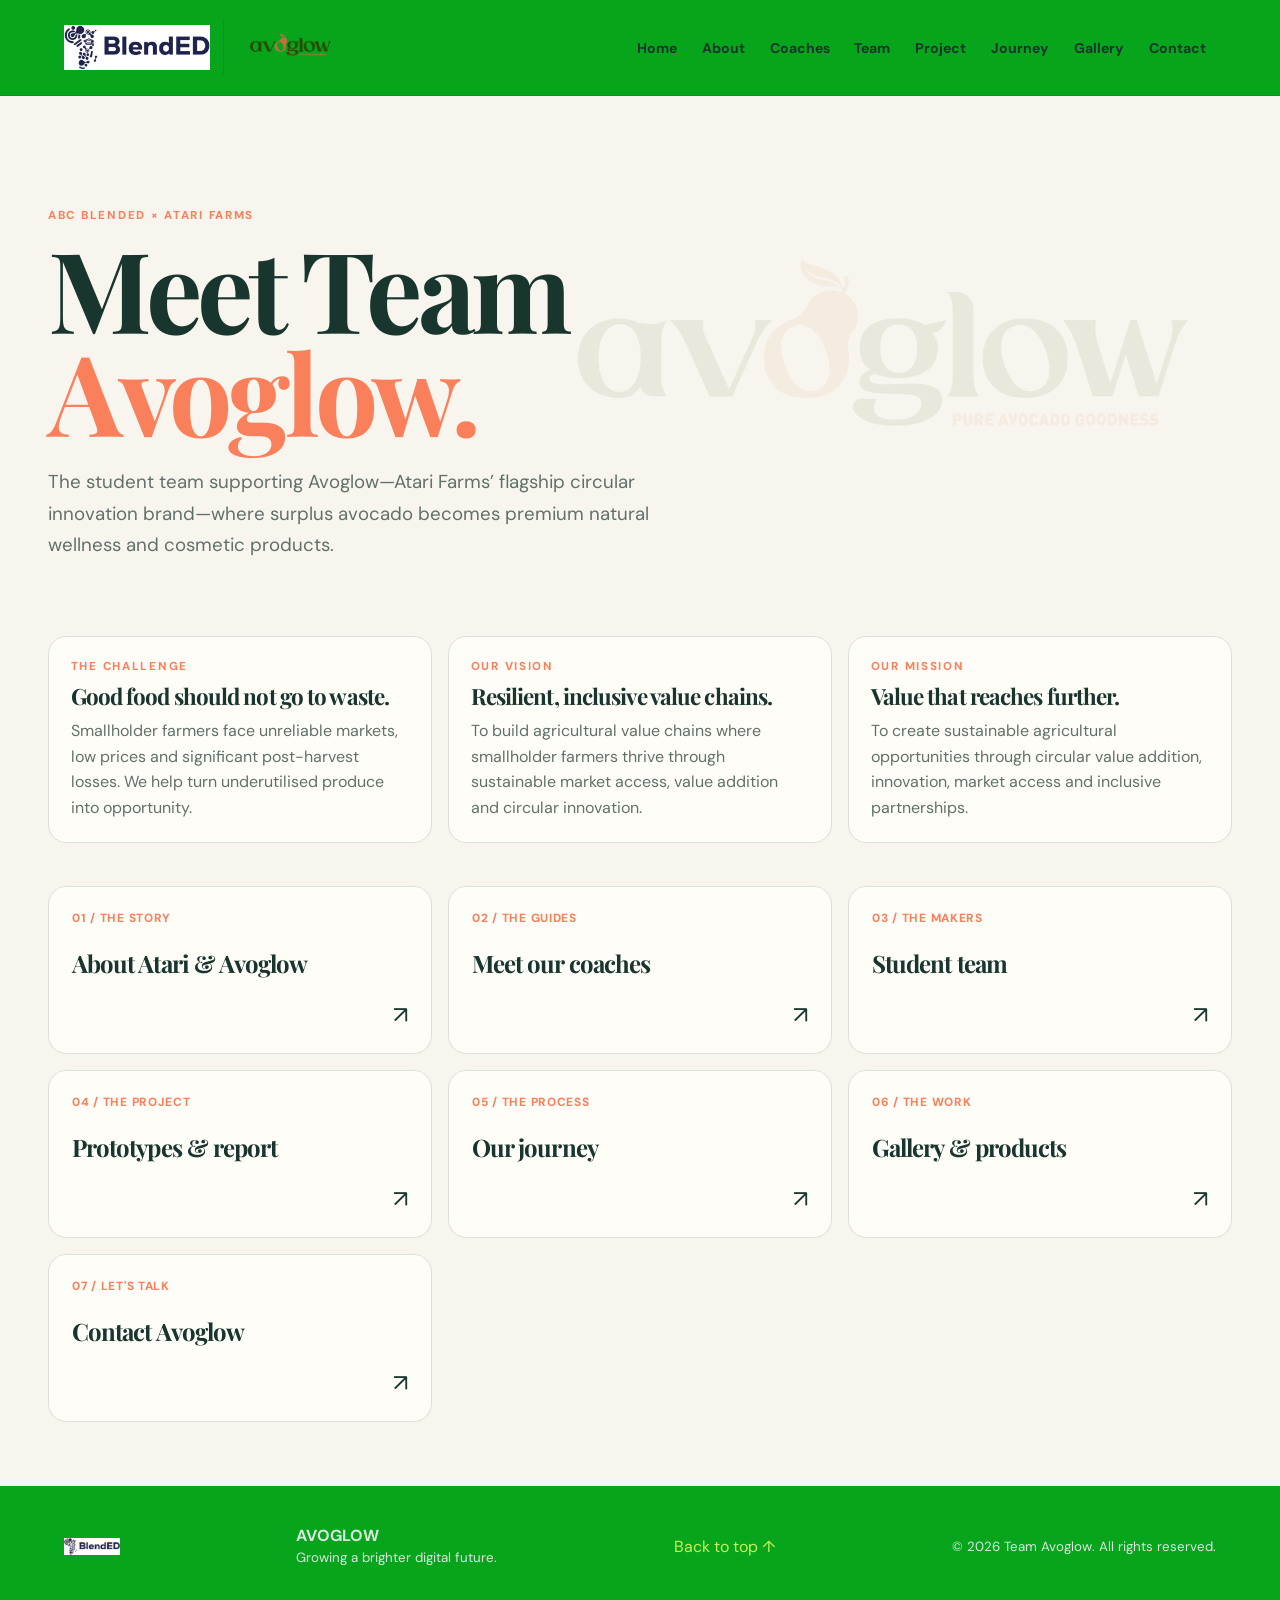
==== index.html @ b1bb6f36 "Add files via upload" ====
<!doctype html><html lang="en"><head><meta charset="utf-8"><meta name="viewport" content="width=device-width,initial-scale=1"><meta name="description" content="Team Avoglow — circular agricultural value addition with Atari Farms."><title>Team Avoglow | Home</title><link rel="preconnect" href="https://fonts.googleapis.com"><link rel="preconnect" href="https://fonts.gstatic.com" crossorigin><link href="https://fonts.googleapis.com/css2?family=DM+Sans:wght@400;500;600;700&family=Playfair+Display:wght@600;700&display=swap" rel="stylesheet"><link rel="stylesheet" href="styles.css"><script src="site.js" defer></script></head><body><a class="skip" href="#content">Skip to content</a><nav class="nav" aria-label="Main navigation"><div class="brand"><a href="index.html"><img class="abc" src="assets/abc-logo.png" alt="ABC BlendED"></a><a href="index.html"><img src="assets/logo.png" alt="Avoglow"></a></div><button class="nav-toggle" aria-label="Open navigation menu" aria-expanded="false">☰</button><div class="navlinks"><a href="index.html">Home</a><a href="about.html">About</a><a href="coaches.html">Coaches</a><a href="team.html">Team</a><a href="project.html">Project</a><a href="journey.html">Journey</a><a href="gallery.html">Gallery</a><a href="contact.html">Contact</a></div></nav><main id="content"><section class="hero-home"><div class="wrap"><div class="eyebrow">ABC BlendED × Atari Farms</div><h1>Meet Team <em>Avoglow.</em></h1><p class="lead">The student team supporting Avoglow—Atari Farms’ flagship circular innovation brand—where surplus avocado becomes premium natural wellness and cosmetic products.</p></div></section><section class="wrap values" aria-label="Challenge, vision and mission"><article class="value"><div class="eyebrow">The challenge</div><h3>Good food should not go to waste.</h3><p>Smallholder farmers face unreliable markets, low prices and significant post-harvest losses. We help turn underutilised produce into opportunity.</p></article><article class="value"><div class="eyebrow">Our vision</div><h3>Resilient, inclusive value chains.</h3><p>To build agricultural value chains where smallholder farmers thrive through sustainable market access, value addition and circular innovation.</p></article><article class="value"><div class="eyebrow">Our mission</div><h3>Value that reaches further.</h3><p>To create sustainable agricultural opportunities through circular value addition, innovation, market access and inclusive partnerships.</p></article></section><section class="wrap hub" aria-label="Explore Team Avoglow"><a class="hubcard" href="about.html"><span>01 / THE STORY</span><h3>About Atari & Avoglow</h3><i>↗</i></a><a class="hubcard" href="coaches.html"><span>02 / THE GUIDES</span><h3>Meet our coaches</h3><i>↗</i></a><a class="hubcard" href="team.html"><span>03 / THE MAKERS</span><h3>Student team</h3><i>↗</i></a><a class="hubcard" href="project.html"><span>04 / THE PROJECT</span><h3>Prototypes & report</h3><i>↗</i></a><a class="hubcard" href="journey.html"><span>05 / THE PROCESS</span><h3>Our journey</h3><i>↗</i></a><a class="hubcard" href="gallery.html"><span>06 / THE WORK</span><h3>Gallery & products</h3><i>↗</i></a><a class="hubcard" href="contact.html"><span>07 / LET'S TALK</span><h3>Contact Avoglow</h3><i>↗</i></a></section></main><footer class="footer"><div><strong>AVOGLOW</strong><br><small>Growing a brighter digital future.</small></div><a href="#content">Back to top ↑</a><small>© 2026 Team Avoglow. All rights reserved.</small></footer></body></html>
---- styles.css ----
@import url("theme.css");
:root{--ink:#18352e;--deep:#0b211c;--cream:#f8f5ee;--lime:#c8f05a;--coral:#fa805c;--card:#fffdf8;--muted:#60716a;--line:rgba(24,53,46,.14);--shadow:0 18px 38px rgba(23,53,45,.12);font-family:"DM Sans",Arial,sans-serif;color:var(--ink);background:var(--cream)}.backhome{position:fixed;right:1rem;bottom:1rem;z-index:15;width:3rem;height:3rem;display:grid;place-items:center;border-radius:50%;background:#fff;color:var(--ink);box-shadow:var(--shadow);font-size:1.35rem;font-weight:700}.backhome:hover{background:var(--lime)}
*{box-sizing:border-box}html{scroll-behavior:smooth}body{margin:0;min-width:0;background:var(--cream);overflow-x:hidden}img{max-width:100%;display:block}a{color:inherit;text-decoration:none}button,input,textarea{font:inherit}button,a{touch-action:manipulation}h1,h2,h3{font-family:"Playfair Display",Georgia,serif;letter-spacing:-.04em}h1,h2,h3,p{margin-top:0}.skip{position:absolute;top:-4rem;left:1rem;padding:.75rem 1rem;background:var(--deep);color:#fff;z-index:100}.skip:focus{top:1rem}.nav{position:sticky;top:0;z-index:20;min-height:5.35rem;padding:.7rem clamp(1rem,5vw,5rem);display:flex;align-items:center;justify-content:space-between;background:rgba(248,245,238,.96);backdrop-filter:blur(14px);border-bottom:1px solid var(--line)}.brand{display:flex;align-items:center;gap:.85rem;min-width:0}.brand img{width:auto;height:2.9rem;max-width:7.3rem;object-fit:contain}.brand .abc{height:2.65rem;padding-right:.8rem;border-right:1px solid var(--line)}.nav-toggle{display:grid;place-items:center;width:2.85rem;height:2.85rem;border:1px solid var(--line);border-radius:.8rem;background:#fff;color:var(--ink);font-size:1.3rem;cursor:pointer}.navlinks{display:none;position:absolute;top:100%;left:0;right:0;padding:.65rem 1rem 1rem;background:var(--cream);border-bottom:1px solid var(--line);box-shadow:var(--shadow)}.navlinks.open{display:grid}.navlinks a{padding:.9rem 1rem;border-radius:.65rem;font-size:.96rem;font-weight:700}.navlinks a:hover,.navlinks a:focus-visible{background:#e7efdd;color:var(--deep)}main{min-height:calc(100vh - 5.35rem)}.wrap{width:min(100% - 2rem,74rem);margin:auto}.eyebrow{font-size:.72rem;font-weight:800;letter-spacing:.15em;text-transform:uppercase;color:var(--coral)}.hero-home{position:relative;overflow:hidden;padding:clamp(3rem,9vw,7rem) 0 3.5rem}.hero-home:after{content:"";position:absolute;inset:0 0 0 38%;background:url('assets/logo.png') center/contain no-repeat;opacity:.07;pointer-events:none}.hero-home>*{position:relative;z-index:1}.hero-home h1,.pagehead h1{font-size:clamp(3rem,9vw,7rem);line-height:.92;max-width:53rem;margin:.8rem 0 1.5rem}.hero-home em,.hero-dark em{font-style:normal;color:var(--coral)}.lead{max-width:40rem;font-size:clamp(1rem,1.5vw,1.17rem);line-height:1.7;color:var(--muted)}.values,.hub,.grid{display:grid;gap:1rem}.values{grid-template-columns:1fr;margin-bottom:2.7rem}.value,.hubcard,.profile,.stat,.tech span{background:var(--card);border:1px solid var(--line);border-radius:1.15rem}.value{padding:1.35rem}.value h3{margin:.45rem 0;font-size:1.4rem}.value p,.profile p,.step p{margin:0;line-height:1.6;color:var(--muted)}.hub{grid-template-columns:1fr;padding-bottom:4rem}.hubcard{min-height:10.5rem;padding:1.45rem;display:flex;flex-direction:column;justify-content:space-between;transition:transform .25s,box-shadow .25s}.hubcard:hover,.hubcard:focus-visible{transform:translateY(-.35rem);box-shadow:var(--shadow)}.hubcard span,.role{font-size:.74rem;font-weight:800;letter-spacing:.06em;color:var(--coral)}.hubcard h3{font-size:1.5rem;margin:1rem 0}.hubcard i{align-self:flex-end;font-style:normal;font-size:1.5rem}.page{padding:3.5rem 0 5rem}.pagehead{max-width:48rem;margin:0 auto 2.3rem}.pagehead h1{font-size:clamp(2.5rem,6vw,4.7rem);margin:.6rem 0 1rem}.hero-dark{position:relative;overflow:hidden;background:var(--deep);color:#fff;padding:clamp(3.5rem,9vw,7rem) 0}.hero-dark:after{content:"";position:absolute;right:-13rem;top:-18rem;width:35rem;height:35rem;border-radius:50%;background:var(--coral);opacity:.72}.hero-dark .wrap{position:relative;z-index:1}.hero-dark h1{font-size:clamp(2.8rem,7vw,6rem);line-height:.95;margin:.7rem 0 1.3rem}.hero-dark .lead{color:#d7e1dc}.btn{display:inline-flex;align-items:center;justify-content:center;min-height:2.9rem;padding:.7rem 1.15rem;border:0;border-radius:99px;background:var(--lime);color:var(--deep);font-weight:800;cursor:pointer}.btn.alt{background:transparent;color:#fff;border:1px solid #ffffff80}.actions{display:flex;flex-wrap:wrap;gap:.7rem;margin-top:1.6rem}.stats{display:grid;grid-template-columns:repeat(3,1fr);gap:.7rem;margin-top:2.6rem;max-width:42rem}.stat{padding:1rem}.stat strong{display:block;font:700 clamp(1.4rem,4vw,2.5rem) "Playfair Display";color:var(--coral)}.stat span{font-size:.82rem;color:var(--muted)}.cards-2,.students,.gallery,.responsibilities{display:grid;gap:1rem}.cards-2{grid-template-columns:1fr}.students{grid-template-columns:1fr}.profile{padding:1rem;overflow:hidden;transition:transform .25s,box-shadow .25s}.profile:hover{transform:translateY(-.35rem);box-shadow:var(--shadow)}.profile img{width:100%;height:18rem;object-fit:cover;border-radius:.8rem}.students .profile img{height:14rem}.students .profile:nth-child(4) img{object-position:center 18%}.profile h3{font-size:1.4rem;margin:.8rem 0 .25rem}.tag{display:inline-block;padding:.35rem .5rem;margin:.65rem .2rem 0 0;border-radius:.4rem;background:#eaf4d0;font-size:.75rem}.timeline{display:grid;grid-template-columns:1fr;gap:0;border-left:1px solid var(--line);margin-left:.4rem}.step{position:relative;padding:.4rem 1rem 1.6rem}.step:before{content:"";position:absolute;left:-.45rem;top:.45rem;width:.8rem;height:.8rem;border-radius:50%;background:var(--coral)}.step strong{display:block;margin-bottom:.45rem}.responsibilities{grid-template-columns:1fr}.responsibility{min-height:8rem;padding:1.35rem;border-radius:1rem;background:var(--deep);color:#fff;font:600 1.2rem "Playfair Display"}.responsibility span{display:block;margin-bottom:1.2rem;color:var(--lime);font:800 .7rem "DM Sans";letter-spacing:.1em}.gallery{grid-template-columns:repeat(2,1fr)}.gallery img{width:100%;height:10rem;object-fit:cover;border-radius:1rem;transition:transform .25s}.gallery img:first-child{grid-column:span 2;height:18rem}.gallery img:hover{transform:scale(1.02)}.tech{display:flex;flex-wrap:wrap;gap:.7rem}.tech span{padding:.75rem 1rem;font-weight:700}.partners{display:flex;flex-wrap:wrap;gap:1rem}.partner{flex:1 1 11rem;padding:1.3rem;border-radius:1rem;background:#e7efdd;font:600 1.25rem "Playfair Display"}.form-grid{display:grid;grid-template-columns:1fr;gap:1rem}.contactform{display:grid;gap:.75rem}.contactform input,.contactform textarea{width:100%;padding:.85rem;border:1px solid var(--line);border-radius:.65rem;background:#fff}.contactform textarea{min-height:8rem;resize:vertical}.footer{padding:2rem max(1rem,5vw);display:flex;flex-wrap:wrap;justify-content:space-between;gap:1rem;background:var(--deep);color:#dce8df}.footer a{color:var(--lime)}:focus-visible{outline:3px solid var(--coral);outline-offset:3px}@media(min-width:48rem){.nav-toggle{display:none}.navlinks{display:flex;position:static;padding:0;background:transparent;border:0;box-shadow:none}.navlinks a{padding:.55rem .65rem;font-size:.82rem}.values{grid-template-columns:repeat(3,1fr)}.hub{grid-template-columns:repeat(3,1fr)}.cards-2{grid-template-columns:repeat(2,1fr)}.students{grid-template-columns:repeat(2,1fr)}.responsibilities{grid-template-columns:repeat(2,1fr)}.gallery{grid-template-columns:repeat(3,1fr)}.gallery img{height:13rem}.gallery img:first-child{grid-row:span 2;grid-column:auto;height:27rem}.form-grid{grid-template-columns:1fr 1fr;gap:3rem}.timeline{grid-template-columns:repeat(2,1fr);border-top:1px solid var(--line);border-left:0;margin:1rem 0 0}.step{padding:1.5rem 1rem;border-left:1px solid var(--line);min-height:9rem}.step:before{top:-.45rem;left:-.45rem}}@media(min-width:64rem){.nav{min-height:6rem}.brand img{height:3.7rem;max-width:10rem}.brand .abc{height:3.4rem}.navlinks{gap:.25rem}.navlinks a{font-size:.88rem}.page{padding:5rem 0 7rem}.students{grid-template-columns:repeat(3,1fr)}.responsibilities{grid-template-columns:repeat(3,1fr)}.timeline{grid-template-columns:repeat(4,1fr)}.wrap{width:min(100% - 5rem,74rem)}}@media(min-width:90rem){.wrap{max-width:82rem}.hubcard{min-height:12rem}}@media(prefers-reduced-motion:reduce){*,*:before,*:after{scroll-behavior:auto!important;transition:none!important;animation:none!important}}
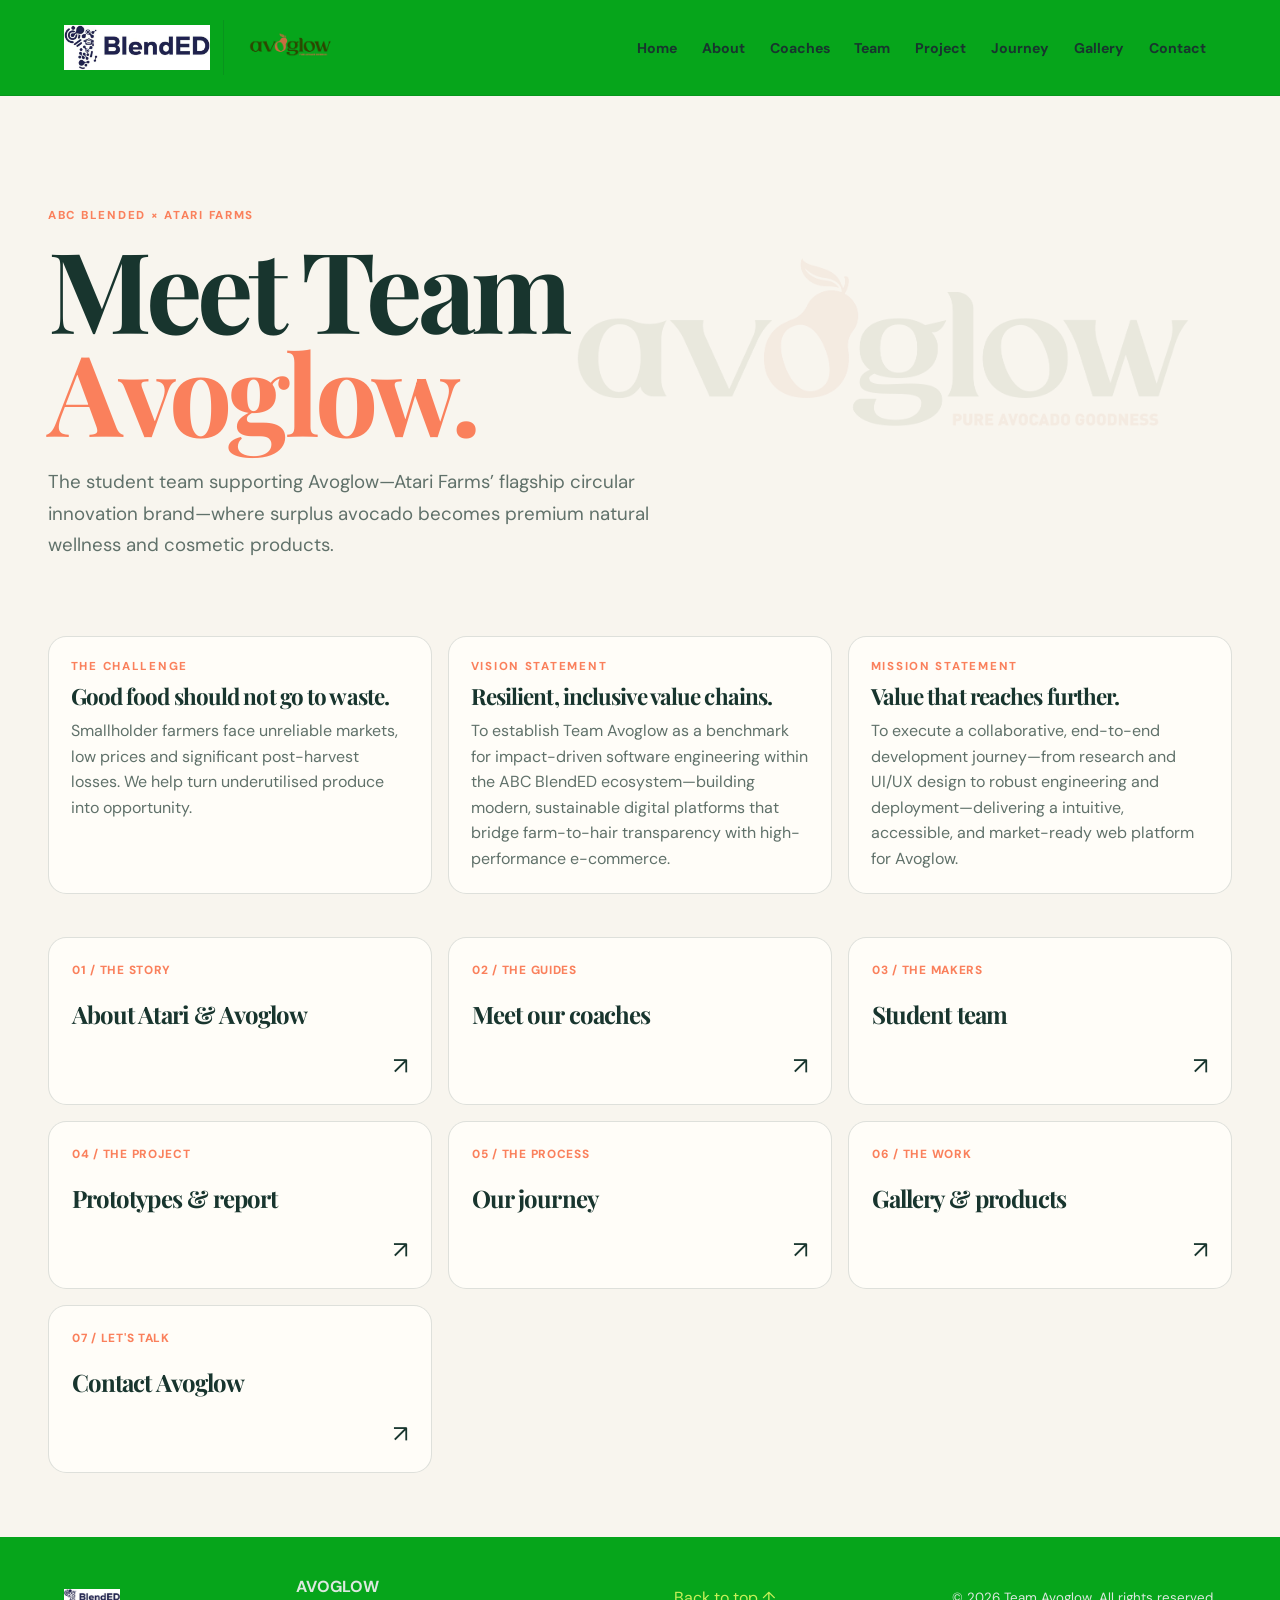
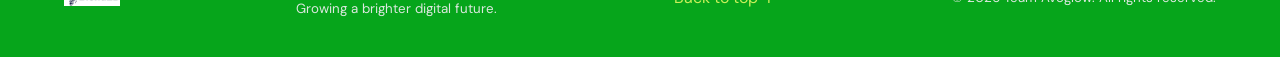
==== commit 7bce9d0d: "correction" ====
--- a/index.html
+++ b/index.html
@@ -1 +1,4 @@
-<!doctype html><html lang="en"><head><meta charset="utf-8"><meta name="viewport" content="width=device-width,initial-scale=1"><meta name="description" content="Team Avoglow — circular agricultural value addition with Atari Farms."><title>Team Avoglow | Home</title><link rel="preconnect" href="https://fonts.googleapis.com"><link rel="preconnect" href="https://fonts.gstatic.com" crossorigin><link href="https://fonts.googleapis.com/css2?family=DM+Sans:wght@400;500;600;700&family=Playfair+Display:wght@600;700&display=swap" rel="stylesheet"><link rel="stylesheet" href="styles.css"><script src="site.js" defer></script></head><body><a class="skip" href="#content">Skip to content</a><nav class="nav" aria-label="Main navigation"><div class="brand"><a href="index.html"><img class="abc" src="assets/abc-logo.png" alt="ABC BlendED"></a><a href="index.html"><img src="assets/logo.png" alt="Avoglow"></a></div><button class="nav-toggle" aria-label="Open navigation menu" aria-expanded="false">☰</button><div class="navlinks"><a href="index.html">Home</a><a href="about.html">About</a><a href="coaches.html">Coaches</a><a href="team.html">Team</a><a href="project.html">Project</a><a href="journey.html">Journey</a><a href="gallery.html">Gallery</a><a href="contact.html">Contact</a></div></nav><main id="content"><section class="hero-home"><div class="wrap"><div class="eyebrow">ABC BlendED × Atari Farms</div><h1>Meet Team <em>Avoglow.</em></h1><p class="lead">The student team supporting Avoglow—Atari Farms’ flagship circular innovation brand—where surplus avocado becomes premium natural wellness and cosmetic products.</p></div></section><section class="wrap values" aria-label="Challenge, vision and mission"><article class="value"><div class="eyebrow">The challenge</div><h3>Good food should not go to waste.</h3><p>Smallholder farmers face unreliable markets, low prices and significant post-harvest losses. We help turn underutilised produce into opportunity.</p></article><article class="value"><div class="eyebrow">Our vision</div><h3>Resilient, inclusive value chains.</h3><p>To build agricultural value chains where smallholder farmers thrive through sustainable market access, value addition and circular innovation.</p></article><article class="value"><div class="eyebrow">Our mission</div><h3>Value that reaches further.</h3><p>To create sustainable agricultural opportunities through circular value addition, innovation, market access and inclusive partnerships.</p></article></section><section class="wrap hub" aria-label="Explore Team Avoglow"><a class="hubcard" href="about.html"><span>01 / THE STORY</span><h3>About Atari & Avoglow</h3><i>↗</i></a><a class="hubcard" href="coaches.html"><span>02 / THE GUIDES</span><h3>Meet our coaches</h3><i>↗</i></a><a class="hubcard" href="team.html"><span>03 / THE MAKERS</span><h3>Student team</h3><i>↗</i></a><a class="hubcard" href="project.html"><span>04 / THE PROJECT</span><h3>Prototypes & report</h3><i>↗</i></a><a class="hubcard" href="journey.html"><span>05 / THE PROCESS</span><h3>Our journey</h3><i>↗</i></a><a class="hubcard" href="gallery.html"><span>06 / THE WORK</span><h3>Gallery & products</h3><i>↗</i></a><a class="hubcard" href="contact.html"><span>07 / LET'S TALK</span><h3>Contact Avoglow</h3><i>↗</i></a></section></main><footer class="footer"><div><strong>AVOGLOW</strong><br><small>Growing a brighter digital future.</small></div><a href="#content">Back to top ↑</a><small>© 2026 Team Avoglow. All rights reserved.</small></footer></body></html>
+<!doctype html><html lang="en"><head><meta charset="utf-8"><meta name="viewport" content="width=device-width,initial-scale=1"><meta name="description" content="Team Avoglow — circular agricultural value addition with Atari Farms."><title>Team Avoglow | Home</title><link rel="preconnect" href="https://fonts.googleapis.com"><link rel="preconnect" href="https://fonts.gstatic.com" crossorigin><link href="https://fonts.googleapis.com/css2?family=DM+Sans:wght@400;500;600;700&family=Playfair+Display:wght@600;700&display=swap" rel="stylesheet"><link rel="stylesheet" href="styles.css"><script src="site.js" defer></script></head><body><a class="skip" href="#content">Skip to content</a><nav class="nav" aria-label="Main navigation"><div class="brand"><a href="index.html"><img class="abc" src="assets/abc-logo.png" alt="ABC BlendED"></a><a href="index.html"><img src="assets/logo.png" alt="Avoglow"></a></div><button class="nav-toggle" aria-label="Open navigation menu" aria-expanded="false">☰</button><div class="navlinks"><a href="index.html">Home</a><a href="about.html">About</a><a href="coaches.html">Coaches</a><a href="team.html">Team</a><a href="project.html">Project</a><a href="journey.html">Journey</a><a href="gallery.html">Gallery</a><a href="contact.html">Contact</a></div></nav><main id="content"><section class="hero-home"><div class="wrap"><div class="eyebrow">ABC BlendED × Atari Farms</div><h1>Meet Team <em>Avoglow.</em></h1><p class="lead">The student team supporting Avoglow—Atari Farms’ flagship circular innovation brand—where surplus avocado becomes premium natural wellness and cosmetic products.</p></div></section><section class="wrap values" aria-label="Challenge, vision and mission"><article class="value"><div class="eyebrow">The challenge</div><h3>Good food should not go to waste.</h3><p>Smallholder farmers face unreliable markets, low prices and significant post-harvest losses. We help turn underutilised produce into opportunity.</p></article><article class="value"><div class="eyebrow">Vision Statement</div><h3>Resilient, inclusive value chains.</h3><p>
+To establish Team Avoglow as a benchmark for impact-driven software engineering within the ABC BlendED ecosystem—building modern, sustainable digital platforms that bridge farm-to-hair transparency with high-performance e-commerce.</p></article><article class="value"><div class="eyebrow">Mission Statement
+</div><h3>Value that reaches further.</h3><p>
+To execute a collaborative, end-to-end development journey—from research and UI/UX design to robust engineering and deployment—delivering a intuitive, accessible, and market-ready web platform for Avoglow.</p></article></section><section class="wrap hub" aria-label="Explore Team Avoglow"><a class="hubcard" href="about.html"><span>01 / THE STORY</span><h3>About Atari & Avoglow</h3><i>↗</i></a><a class="hubcard" href="coaches.html"><span>02 / THE GUIDES</span><h3>Meet our coaches</h3><i>↗</i></a><a class="hubcard" href="team.html"><span>03 / THE MAKERS</span><h3>Student team</h3><i>↗</i></a><a class="hubcard" href="project.html"><span>04 / THE PROJECT</span><h3>Prototypes & report</h3><i>↗</i></a><a class="hubcard" href="journey.html"><span>05 / THE PROCESS</span><h3>Our journey</h3><i>↗</i></a><a class="hubcard" href="gallery.html"><span>06 / THE WORK</span><h3>Gallery & products</h3><i>↗</i></a><a class="hubcard" href="contact.html"><span>07 / LET'S TALK</span><h3>Contact Avoglow</h3><i>↗</i></a></section></main><footer class="footer"><div><strong>AVOGLOW</strong><br><small>Growing a brighter digital future.</small></div><a href="#content">Back to top ↑</a><small>© 2026 Team Avoglow. All rights reserved.</small></footer></body></html>
